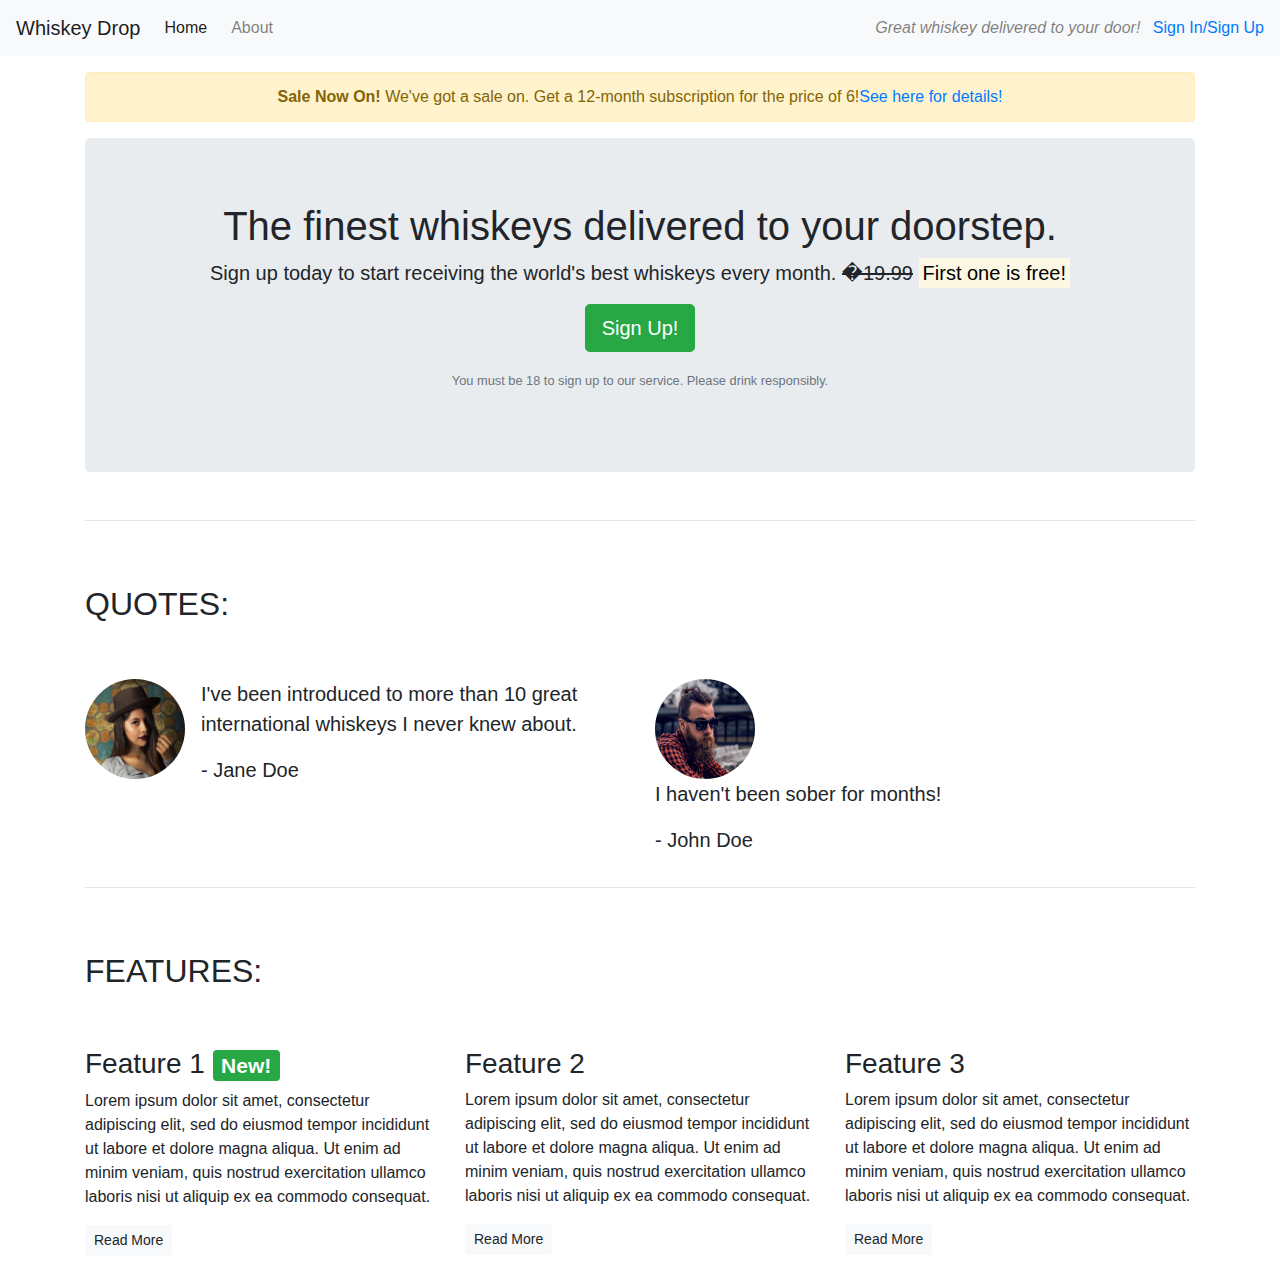
==== index.html @ 185b06cc "initial commit" ====
<!DOCTYPE html>
<html lang="en-us">

<head>
    <meta charset="utf-8">
    <meta name="viewport" content="width=device-wdth, initial-scale=1.0">
    <title>Whiskey Drop | Taste a new whiskey every month</title>
    <link rel="stylesheet" href="https://maxcdn.bootstrapcdn.com/bootstrap/4.1.3/css/bootstrap.min.css">
    <link rel="stylesheet" href="https://use.fontawesome.com/releases/v5.8.1/css/all.css" integrity="sha384-50oBUHEmvpQ+1lW4y57PTFmhCaXp0ML5d60M1M7uH2+nqUivzIebhndOJK28anvf"
        crossorigin="anonymous">
</head>

<body>
    <nav class="navbar navbar-light bg-light navbar-expand-sm">
        <a href="/" class="navbar-brand">Whiskey Drop</a>
        <ul class="navbar-nav mr-auto">
            <li class="active nav-item mr-2"><a class="nav-link" href="/">Home</a></li>
            <li class="nav-item mr-2"><a class="nav-link" href="">About</a></li>
            <li class="nav-item mr-2 d-block d-sm-none"><a class="nav-link" href="">Sign In/Sign Up</a></li>
        </ul>

        <div class="d-none d-md-block">
            <p class="navbar-text my-auto mr-2"><i>Great whiskey delivered to your door!</i></p>
            <a href="/login">Sign In/Sign Up</a>
        </div>
    </nav>
    <article class="container mt-3">
        <div class="row d-none d-sm-block">
            <div class="col-12">
                <div class="alert alert-warning text-center"><strong>
                        Sale Now On!
                    </strong>We've got a sale on. Get a 12-month subscription for the price of 6!<a href="">See here
                        for details!</a>
                </div>

            </div>
        </div>
        <!-- Callout -->
        <div class="row">
            <div class="col-12">
                <section class="callout jumbotron text-center">
                    <h1>The finest whiskeys delivered to your doorstep.</h1>
                    <p class="lead">Sign up today to start receiving the world's best whiskeys every month.
                        <s class="d-none d-sm-inline">�19.99</s>
                        <span class="d-inline d-sm-none"><br></span>
                        <strong><mark>First one is free!</mark></strong> </p>
                    <p><button class="btn btn-success btn-lg">Sign Up!</button></p>
                    <p class="text-muted"><small>You must be 18 to sign up to our service. Please drink
                            responsibly.</small></p>
                </section>
            </div>
        </div><!-- /.callout -->
        <hr>

        <!-- Quotes -->


        <section class="quotes">
            <div class="row">
                <div class="col-12 my-5">
                    <h2 class="text-uppercase">Quotes:</h2>
                </div>
            </div>
            <div class="row">
                <div class="col-12 col-md-6">
                    <div class="media">
                        <div class="d-none d-sm-block">

                            <img src="images/girl-image.png" class="rounded-circle mr-3" height=100 width=100>
                        </div>
                        <div class="media-body">
                            <blockquote class="blockquote">
                                <p>I've been introduced to more than 10 great international whiskeys I never knew
                                    about.</p>
                                <p>- Jane Doe</p>
                            </blockquote>
                        </div>
                    </div>
                </div>
                <div class="col-12 col-md-6">
                    <div class="d-none d-sm-block">
                        <img src="images/guy-image.png" class="rounded-circle mr-3" height=100 width=100>
                    </div>
                    <div class="media-body">
                        <blockquote class="blockquote">
                            <p>I haven't been sober for months!</p>
                            <p>- John Doe</p>
                        </blockquote>
                    </div>
                </div>
            </div>
            </div>

        </section>

        <!-- /.quotes -->
        <hr>


        <!-- Features -->
        <section class="features">
            <div class="row">
                <div class="col-12 my-5">
                    <h2 class="text-uppercase">Features:</h2>
                </div>
            </div>
            <div class="row">
                <div class="col-12 col-md-6 col-lg-4">
                    <div class="feature">
                        <h3><i class="fas fa-gift d-none d-sm-inline"></i> Feature 1 <span class="badge badge-success">New!</span></h3>
                        <p>Lorem ipsum dolor sit amet, consectetur adipiscing elit, sed do eiusmod tempor
                            incididunt ut
                            labore
                            et dolore magna aliqua. Ut enim ad minim veniam, quis nostrud exercitation ullamco
                            laboris
                            nisi ut
                            aliquip ex ea commodo consequat.</p>
                        <p><a class="btn btn-sm btn-light" href="">Read More</a></p>

                    </div>
                </div>
                <div class="col-12 col-md-6 col-lg-4">
                    <div class="feature">
                        <h3><i class="far fa-credit-card d-none d-sm-inline"></i> Feature 2</h3>
                        <p>Lorem ipsum dolor sit amet, consectetur adipiscing elit, sed do eiusmod tempor
                            incididunt ut
                            labore
                            et dolore magna aliqua. Ut enim ad minim veniam, quis nostrud exercitation ullamco
                            laboris
                            nisi ut
                            aliquip ex ea commodo consequat.</p>
                        <p><a class="btn btn-sm btn-light" href="">Read More</a></p>

                    </div>
                </div>
                <div class="col-12 d-md-none d-lg-block col-lg-4">
                    <div class="feature">
                        <h3><i class="fas fa-times-circle d-none d-sm-inline"></i> Feature 3</h3>
                        <p>Lorem ipsum dolor sit amet, consectetur adipiscing elit, sed do eiusmod tempor
                            incididunt ut
                            labore
                            et dolore magna aliqua. Ut enim ad minim veniam, quis nostrud exercitation ullamco
                            laboris
                            nisi ut
                            aliquip ex ea commodo consequat.</p>
                        <p><a class="btn btn-sm btn-light" href="">Read More</a></p>

                    </div>
                </div>
            </div>
        </section>
        <!-- /.features -->
    </article>

</body>


</html>
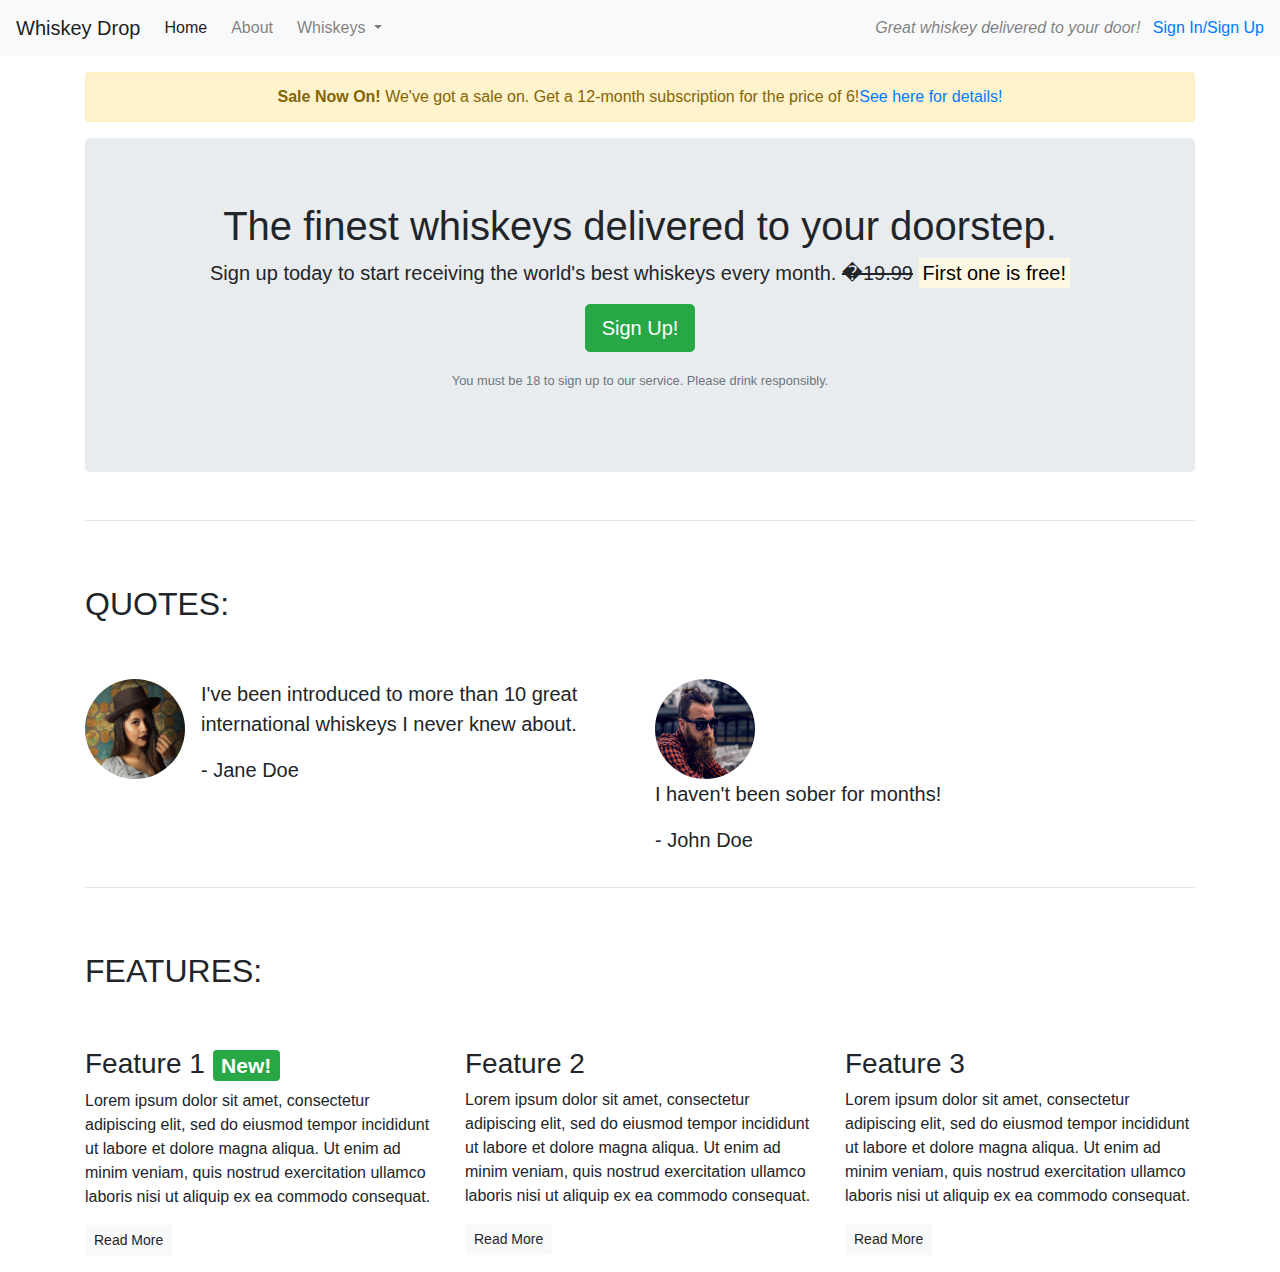
==== commit 7803812b: "update js and css 1" ====
--- a/index.html
+++ b/index.html
@@ -13,11 +13,29 @@
 <body>
     <nav class="navbar navbar-light bg-light navbar-expand-sm">
         <a href="/" class="navbar-brand">Whiskey Drop</a>
-        <ul class="navbar-nav mr-auto">
-            <li class="active nav-item mr-2"><a class="nav-link" href="/">Home</a></li>
-            <li class="nav-item mr-2"><a class="nav-link" href="">About</a></li>
-            <li class="nav-item mr-2 d-block d-sm-none"><a class="nav-link" href="">Sign In/Sign Up</a></li>
-        </ul>
+        <button class="navbar-toggler ml-auto" type="button" data-toggle="collapse" data-target="#navbarNavDropdown"
+            aria-controls="navbarNavDropdown" aria-expanded="false" aria-label="Toggle navigation">
+            <span class="navbar-toggler-icon"></span></button>
+        <div class="collapse navbar-collapse" id="navbarNavDropdown">
+            <ul class="navbar-nav mr-auto">
+                <li class="active nav-item mr-2"><a class="nav-link" href="/">Home</a></li>
+                <li class="nav-item mr-2"><a class="nav-link" href="">About</a></li>
+                <li class="nav-item dropdown">
+                    <a class="nav-link dropdown-toggle" href="#" id="navbarDropdownMenuLink" role="button" data-toggle="dropdown"
+                        aria-haspopup="true" aria-expanded="false">
+                        Whiskeys
+                    </a>
+                    <div class="dropdown-menu" aria-labelledby="navbarDropdownMenuLink">
+
+                        <a class="dropdown-item" href="#">Irish</a>
+                        <a class="dropdown-item" href="#">Scotch</a>
+                        <a class="dropdown-item" href="#">Japanese</a>
+                        <a class="dropdown-item" href="#">American</a>
+                    </div>
+                </li>
+                <li class="nav-item mr-2 d-block d-sm-none"><a class="nav-link" href="">Sign In/Sign Up</a></li>
+            </ul>
+        </div>
 
         <div class="d-none d-md-block">
             <p class="navbar-text my-auto mr-2"><i>Great whiskey delivered to your door!</i></p>
@@ -44,7 +62,7 @@
                         <s class="d-none d-sm-inline">�19.99</s>
                         <span class="d-inline d-sm-none"><br></span>
                         <strong><mark>First one is free!</mark></strong> </p>
-                    <p><button class="btn btn-success btn-lg">Sign Up!</button></p>
+                    <p><button class="btn btn-success btn-lg" data-toggle="modal" data-target="#signUpModal">Sign Up!</button></p>
                     <p class="text-muted"><small>You must be 18 to sign up to our service. Please drink
                             responsibly.</small></p>
                 </section>
@@ -151,6 +169,47 @@
         </section>
         <!-- /.features -->
     </article>
+    <div class="modal" tabindex="-1" role="dialog" id="signUpModal">
+        <div class="modal-dialog" role="document">
+            <div class="modal-content">
+                <div class="modal-header">
+                    <h5 class="modal-title">Sign Up To Whiskey Drop!</h5>
+                    <button type="button" class="close" data-dismiss="modal" aria-label="Close">
+                        <span aria-hidden="true">&times;</span>
+                    </button>
+                </div>
+                <div class="modal-body">
+                    <form>
+                        <div class="form-group">
+                            <label for="exampleInputEmail1">Email address</label>
+                            <input type="email" class="form-control" id="exampleInputEmail1" aria-describedby="emailHelp"
+                                placeholder="Enter email">
+                            <small id="emailHelp" class="form-text text-muted">We'll never share your email with anyone
+                                else.</small>
+                        </div>
+                        <div class="form-group">
+                            <label for="password">Password</label>
+                            <input type="password" class="form-control" id="password" placeholder="Password">
+                        </div>
+                        <div class="form-group">
+                            <label for="repeatPassword">Repeat Password</label>
+                            <input type="password" class="form-control" id="repeatPassword" placeholder="RepeatPassword">
+                        </div>
+                        <button type="submit" class="btn btn-success">Submit</button>
+                    </form>
+                </div>
+
+            </div>
+        </div>
+    </div>
+    <script src="https://code.jquery.com/jquery-3.3.1.slim.min.js" integrity="sha384-q8i/X+965DzO0rT7abK41JStQIAqVgRVzpbzo5smXKp4YfRvH+8abtTE1Pi6jizo"
+        crossorigin="anonymous"></script>
+    <script src="https://cdnjs.cloudflare.com/ajax/libs/popper.js/1.14.7/umd/popper.min.js" integrity="sha384-UO2eT0CpHqdSJQ6hJty5KVphtPhzWj9WO1clHTMGa3JDZwrnQq4sF86dIHNDz0W1"
+        crossorigin="anonymous"></script>
+
+    <script src="https://stackpath.bootstrapcdn.com/bootstrap/4.3.1/js/bootstrap.min.js" integrity="sha384-JjSmVgyd0p3pXB1rRibZUAYoIIy6OrQ6VrjIEaFf/nJGzIxFDsf4x0xIM+B07jRM"
+        crossorigin="anonymous"></script>
+
 
 </body>
 
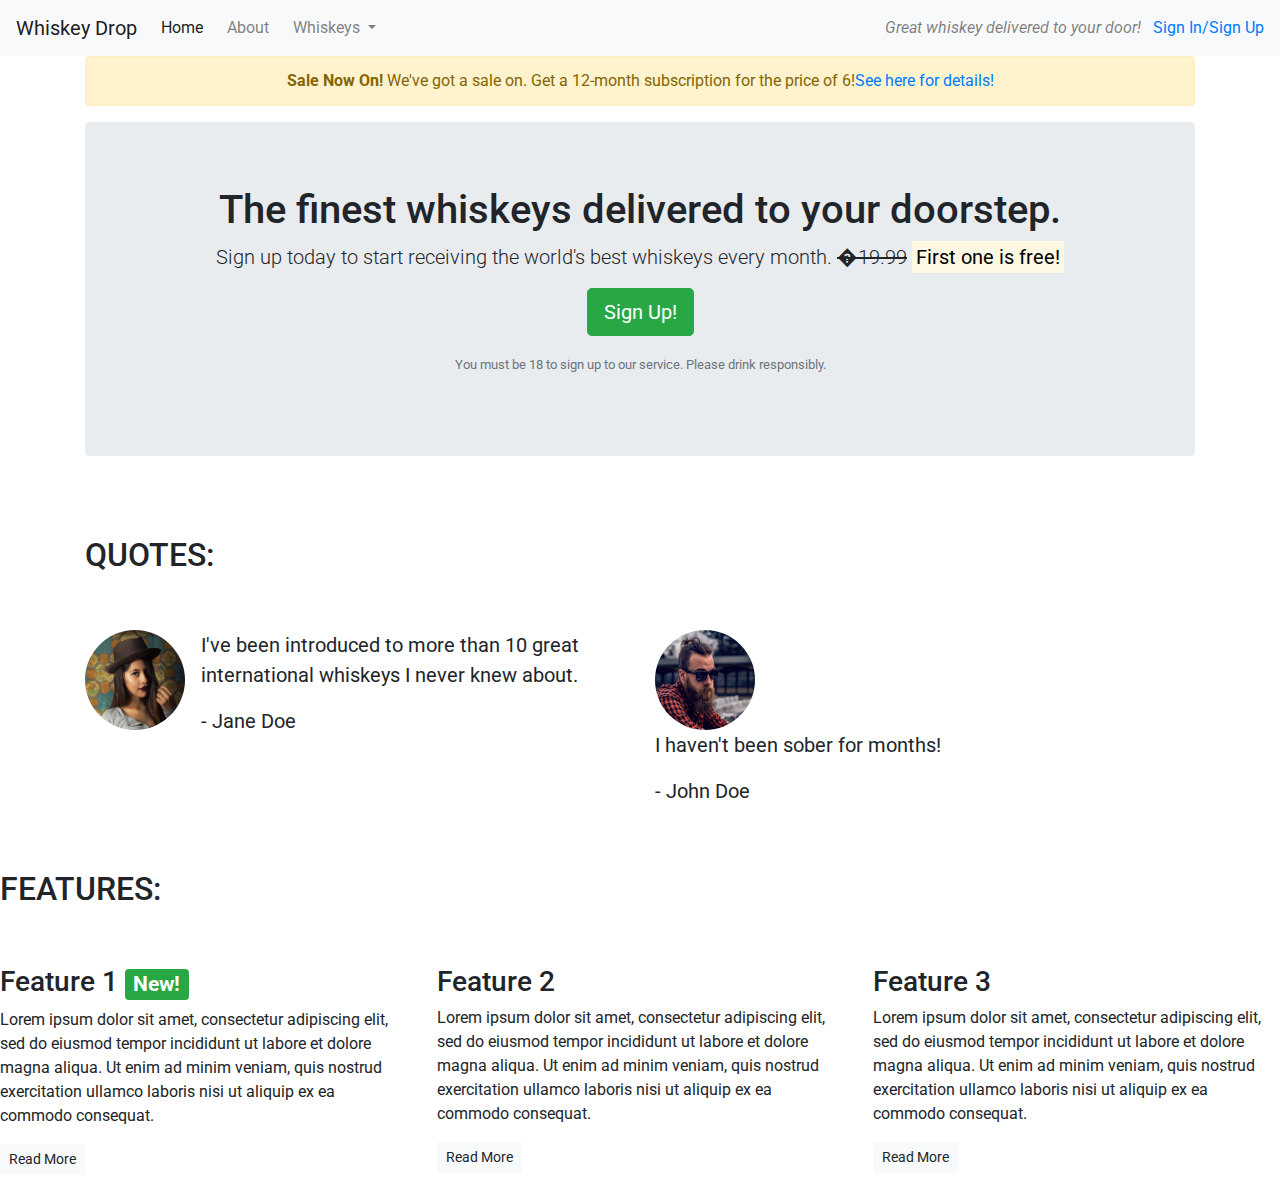
==== commit 266c137b: "update js and css" ====
--- a/index.html
+++ b/index.html
@@ -8,6 +8,8 @@
     <link rel="stylesheet" href="https://maxcdn.bootstrapcdn.com/bootstrap/4.1.3/css/bootstrap.min.css">
     <link rel="stylesheet" href="https://use.fontawesome.com/releases/v5.8.1/css/all.css" integrity="sha384-50oBUHEmvpQ+1lW4y57PTFmhCaXp0ML5d60M1M7uH2+nqUivzIebhndOJK28anvf"
         crossorigin="anonymous">
+    <link href="https://fonts.googleapis.com/css?family=Roboto:400,700" rel="stylesheet">
+    <link rel="stylesheet" href="css/style.css" type="text/css">
 </head>
 
 <body>
@@ -42,7 +44,7 @@
             <a href="/login">Sign In/Sign Up</a>
         </div>
     </nav>
-    <article class="container mt-3">
+    <div class="container alert-container">
         <div class="row d-none d-sm-block">
             <div class="col-12">
                 <div class="alert alert-warning text-center"><strong>
@@ -67,12 +69,14 @@
                             responsibly.</small></p>
                 </section>
             </div>
-        </div><!-- /.callout -->
-        <hr>
+        </div>
+    </div>
+    
+   <!-- /.callout -->
 
         <!-- Quotes -->
 
-
+<div class="container quotes-container">
         <section class="quotes">
             <div class="row">
                 <div class="col-12 my-5">
@@ -112,9 +116,9 @@
         </section>
 
         <!-- /.quotes -->
-        <hr>
-
-
+    </div>
+
+<div class="features-container">
         <!-- Features -->
         <section class="features">
             <div class="row">
@@ -168,7 +172,8 @@
             </div>
         </section>
         <!-- /.features -->
-    </article>
+    </div>
+    
     <div class="modal" tabindex="-1" role="dialog" id="signUpModal">
         <div class="modal-dialog" role="document">
             <div class="modal-content">
--- a/css/style.css
+++ b/css/style.css
@@ -0,0 +1,16 @@
+body {
+    font-family: 'Roboto', sans-serif;  
+
+}
+.alert-container {
+
+}
+.callout-container {
+height: 100vh;
+}
+.quotes-container{
+
+}
+.features-container {
+
+}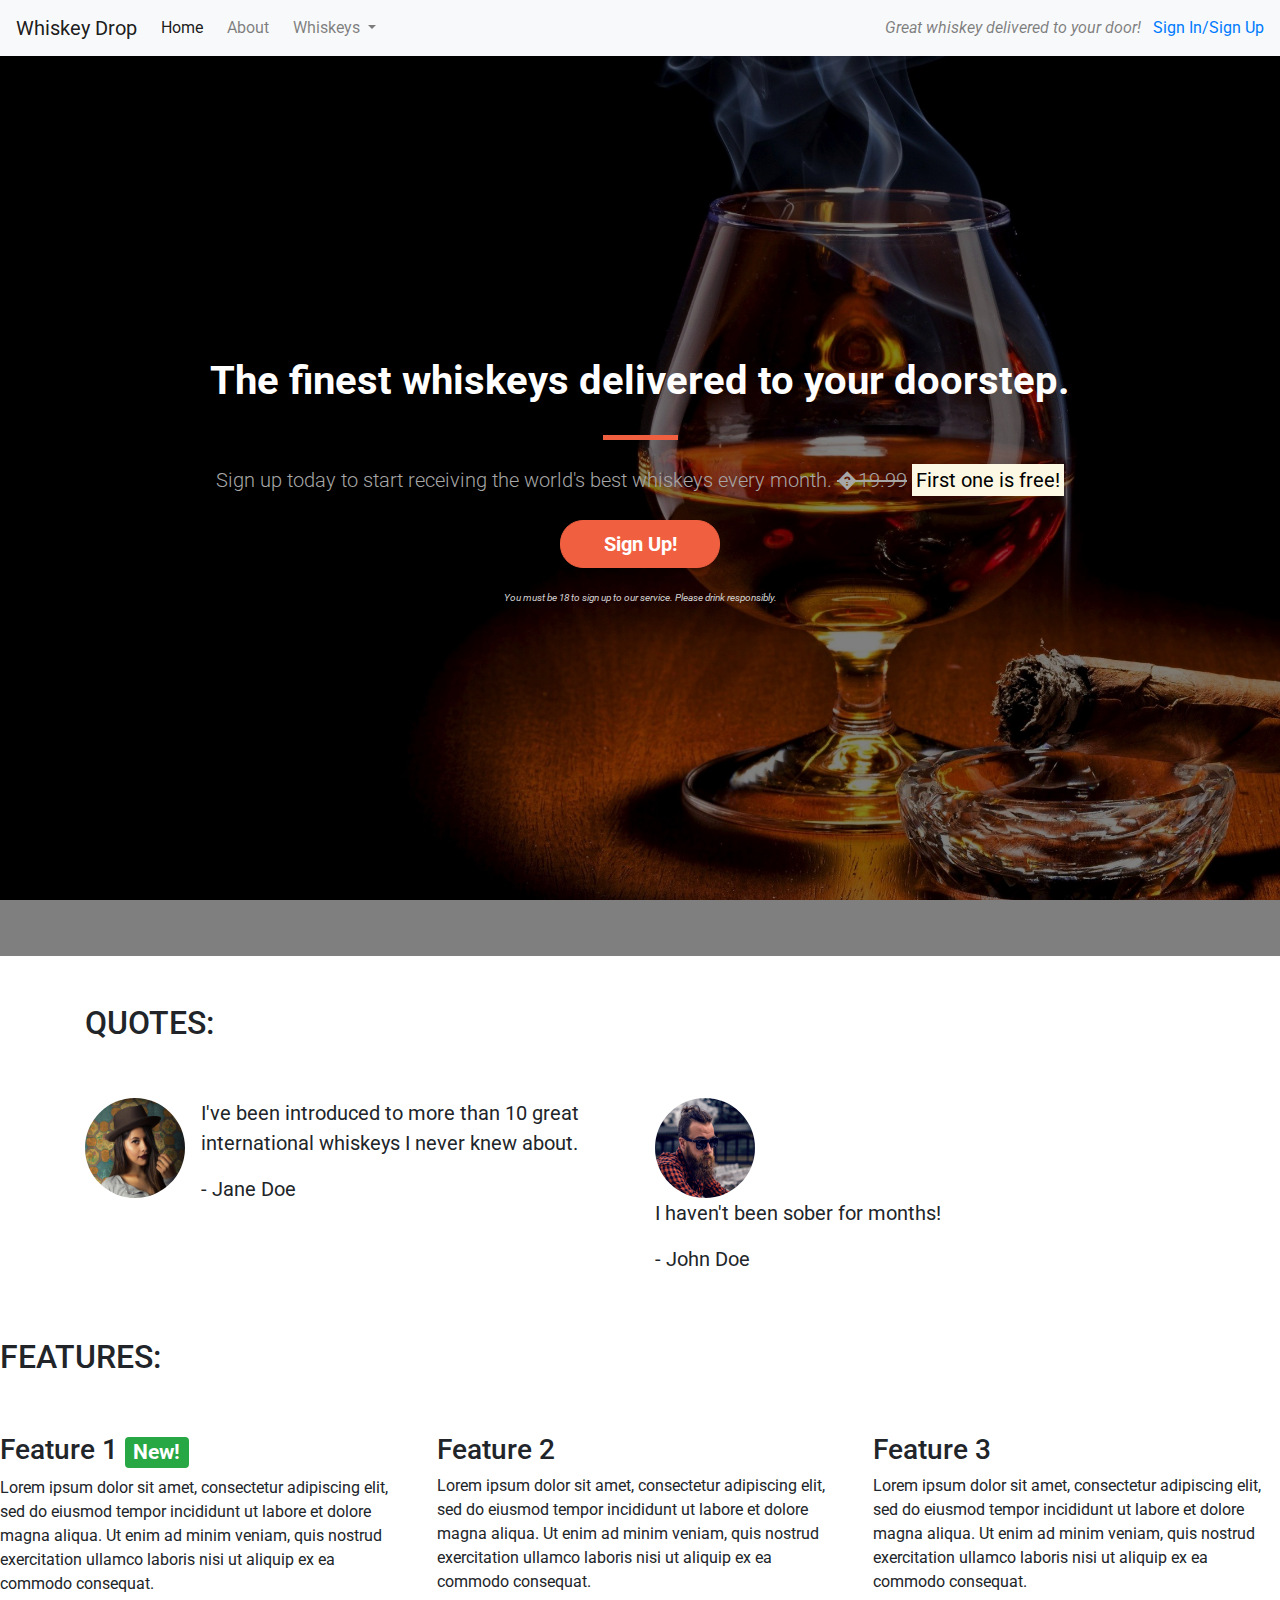
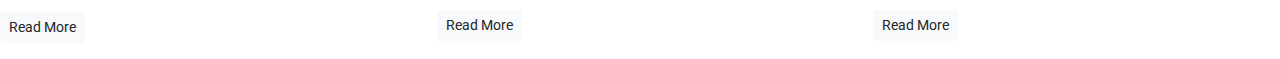
==== commit bee5030c: "update callout" ====
--- a/index.html
+++ b/index.html
@@ -44,7 +44,7 @@
             <a href="/login">Sign In/Sign Up</a>
         </div>
     </nav>
-    <div class="container alert-container">
+    <!--<div class="container alert-container">
         <div class="row d-none d-sm-block">
             <div class="col-12">
                 <div class="alert alert-warning text-center"><strong>
@@ -52,31 +52,34 @@
                     </strong>We've got a sale on. Get a 12-month subscription for the price of 6!<a href="">See here
                         for details!</a>
                 </div>
-
-            </div>
-        </div>
+            </div>
+        </div>
+    </div>-->
+    <div class="container-fluid callout-container">
         <!-- Callout -->
+        <div class="opaque-overlay">&nbsp;</div>
         <div class="row">
             <div class="col-12">
                 <section class="callout jumbotron text-center">
-                    <h1>The finest whiskeys delivered to your doorstep.</h1>
+                    <h1 class="jumbotron-header">The finest whiskeys delivered to your doorstep.</h1>
+                    <hr class="block-divider block-divider--orange">
                     <p class="lead">Sign up today to start receiving the world's best whiskeys every month.
                         <s class="d-none d-sm-inline">�19.99</s>
                         <span class="d-inline d-sm-none"><br></span>
                         <strong><mark>First one is free!</mark></strong> </p>
-                    <p><button class="btn btn-success btn-lg" data-toggle="modal" data-target="#signUpModal">Sign Up!</button></p>
+                    <p><button class="btn btn-lg btn--cta btn--red" data-toggle="modal" data-target="#signUpModal">Sign Up!</button></p>
                     <p class="text-muted"><small>You must be 18 to sign up to our service. Please drink
                             responsibly.</small></p>
                 </section>
             </div>
         </div>
-    </div>
-    
-   <!-- /.callout -->
-
-        <!-- Quotes -->
-
-<div class="container quotes-container">
+        <!-- /.callout -->
+    </div>
+
+
+    <!-- Quotes -->
+
+    <div class="container quotes-container">
         <section class="quotes">
             <div class="row">
                 <div class="col-12 my-5">
@@ -111,14 +114,14 @@
                     </div>
                 </div>
             </div>
-            </div>
-
-        </section>
-
-        <!-- /.quotes -->
-    </div>
-
-<div class="features-container">
+    </div>
+
+    </section>
+
+    <!-- /.quotes -->
+    </div>
+
+    <div class="features-container">
         <!-- Features -->
         <section class="features">
             <div class="row">
@@ -173,7 +176,7 @@
         </section>
         <!-- /.features -->
     </div>
-    
+
     <div class="modal" tabindex="-1" role="dialog" id="signUpModal">
         <div class="modal-dialog" role="document">
             <div class="modal-content">
--- a/css/style.css
+++ b/css/style.css
@@ -6,11 +6,99 @@
 
 }
 .callout-container {
-height: 100vh;
+    height: 100vh; 
+    background: url("../images/whiskey-background.jpg") no-repeat bottom right fixed; 
+    -webkit-background-size: cover;
+    -moz-background-size: cover;
+    -o-background-size: cover;
+    background-size: cover;
+
+    display: flex;
+    align-items: center;
+    justify-content: center;
+    position:relative;
+
+}
+.opaque-overlay {
+    position: absolute;
+    top:0;
+    left:0;
+    height: 100%;
+    width: 100%;
+    background-color: rgba(0,0,0,0.5);
+
+
+
+
 }
 .quotes-container{
 
 }
 .features-container {
 
-}+}
+/*Block dividers*/
+
+.block-divider {
+    width: 75px;
+    height: 5px;
+    border: 0;
+    
+}
+.block-divider--orange {
+    background-color: #f05f40;
+
+}
+.block-divider--short {
+    width: 35px;
+
+
+}
+/*Jumbotron*/
+.jumbotron {
+    background-color: transparent;
+}
+
+.jumbotron-header {
+    color:white;
+    font-weight: bold;
+    margin-bottom: 30px;
+
+
+
+}
+.jumbotron .lead {
+    margin: 25px 0;
+    color:#a7a7a7;
+
+}
+.jumbotron small {
+    font-size: 60%;
+    font-style: italic;
+    color: #d0d0d0;
+
+
+}
+/*Buttons*/
+
+.btn--cta {
+font-weight: bold;
+border-radius: 23px;
+width: 160px;
+
+}
+.btn--red {
+    color: white;
+    background-color: #f05f40;
+    border-color: #f05f40;
+
+}
+.btn--red:hover,
+.btn--red:active,
+.btn--red:focus,
+.btn--red:active:focus {
+    background-color: #a52d13;
+    border-color: #a52d13;
+
+}
+
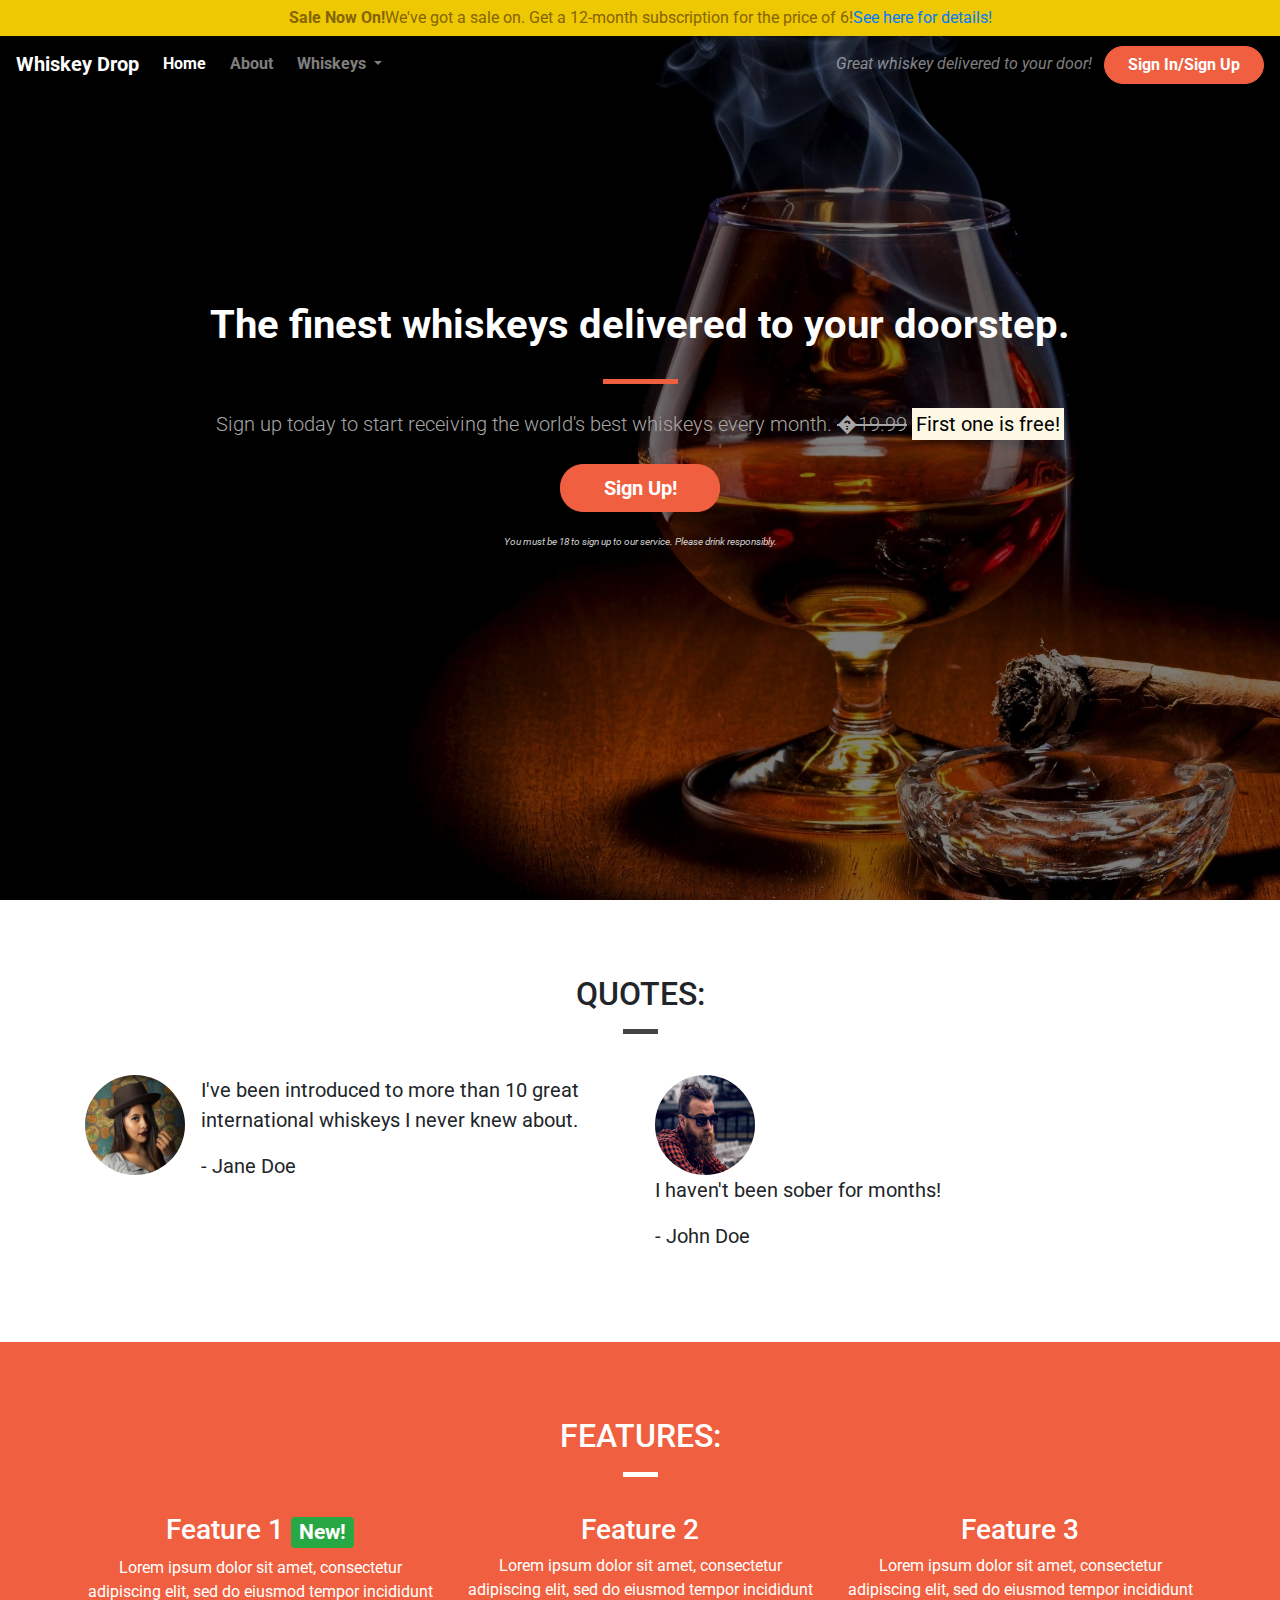
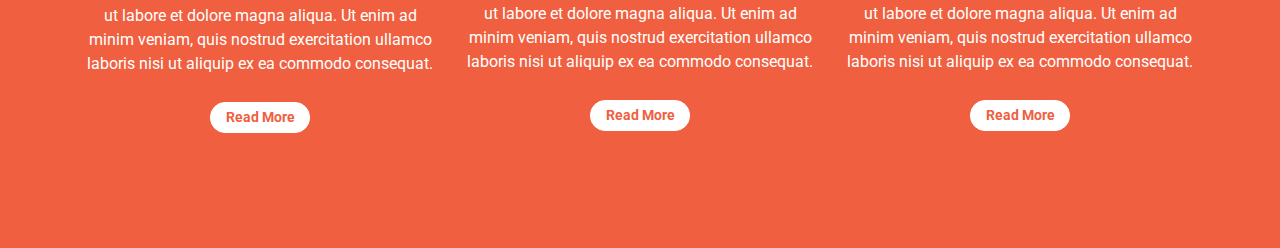
==== commit f4a2db69: "quotes and features" ====
--- a/index.html
+++ b/index.html
@@ -3,8 +3,8 @@
 
 <head>
     <meta charset="utf-8">
-    <meta name="viewport" content="width=device-wdth, initial-scale=1.0">
     <title>Whiskey Drop | Taste a new whiskey every month</title>
+    <meta name="viewport" content="width=device-width, initial-scale=1.0">
     <link rel="stylesheet" href="https://maxcdn.bootstrapcdn.com/bootstrap/4.1.3/css/bootstrap.min.css">
     <link rel="stylesheet" href="https://use.fontawesome.com/releases/v5.8.1/css/all.css" integrity="sha384-50oBUHEmvpQ+1lW4y57PTFmhCaXp0ML5d60M1M7uH2+nqUivzIebhndOJK28anvf"
         crossorigin="anonymous">
@@ -13,48 +13,51 @@
 </head>
 
 <body>
-    <nav class="navbar navbar-light bg-light navbar-expand-sm">
-        <a href="/" class="navbar-brand">Whiskey Drop</a>
-        <button class="navbar-toggler ml-auto" type="button" data-toggle="collapse" data-target="#navbarNavDropdown"
-            aria-controls="navbarNavDropdown" aria-expanded="false" aria-label="Toggle navigation">
-            <span class="navbar-toggler-icon"></span></button>
-        <div class="collapse navbar-collapse" id="navbarNavDropdown">
-            <ul class="navbar-nav mr-auto">
-                <li class="active nav-item mr-2"><a class="nav-link" href="/">Home</a></li>
-                <li class="nav-item mr-2"><a class="nav-link" href="">About</a></li>
-                <li class="nav-item dropdown">
-                    <a class="nav-link dropdown-toggle" href="#" id="navbarDropdownMenuLink" role="button" data-toggle="dropdown"
-                        aria-haspopup="true" aria-expanded="false">
-                        Whiskeys
-                    </a>
-                    <div class="dropdown-menu" aria-labelledby="navbarDropdownMenuLink">
-
-                        <a class="dropdown-item" href="#">Irish</a>
-                        <a class="dropdown-item" href="#">Scotch</a>
-                        <a class="dropdown-item" href="#">Japanese</a>
-                        <a class="dropdown-item" href="#">American</a>
-                    </div>
-                </li>
-                <li class="nav-item mr-2 d-block d-sm-none"><a class="nav-link" href="">Sign In/Sign Up</a></li>
-            </ul>
-        </div>
-
-        <div class="d-none d-md-block">
-            <p class="navbar-text my-auto mr-2"><i>Great whiskey delivered to your door!</i></p>
-            <a href="/login">Sign In/Sign Up</a>
-        </div>
-    </nav>
-    <!--<div class="container alert-container">
-        <div class="row d-none d-sm-block">
-            <div class="col-12">
-                <div class="alert alert-warning text-center"><strong>
-                        Sale Now On!
-                    </strong>We've got a sale on. Get a 12-month subscription for the price of 6!<a href="">See here
-                        for details!</a>
-                </div>
-            </div>
-        </div>
-    </div>-->
+    <div class="container-fluid navalert-container">
+        <div class="container-fluid alert-container">
+            <div class="row d-none d-sm-block">
+                <div class="col-12">
+                    <div class="site-wide-alert alert alert-warning text-center">
+                        <strong>Sale Now On!</strong>We've got a sale on. Get a 12-month subscription for the price of
+                        6!<a href="">See
+                            here for details!</a>
+                    </div>
+                </div>
+            </div>
+        </div>
+        <nav class="navbar navbar-dark navbar-expand-sm">
+            <a href="/" class="navbar-brand">Whiskey Drop</a>
+            <button class="navbar-toggler ml-auto" type="button" data-toggle="collapse" data-target="#navbarNavDropdown"
+                aria-controls="navbarNavDropdown" aria-expanded="false" aria-label="Toggle navigation">
+                <span class="navbar-toggler-icon"></span></button>
+            <div class="collapse navbar-collapse" id="navbarNavDropdown">
+                <ul class="navbar-nav mr-auto">
+                    <li class="active nav-item mr-2"><a class="nav-link" href="/">Home</a></li>
+                    <li class="nav-item mr-2"><a class="nav-link" href="">About</a></li>
+                    <li class="nav-item dropdown">
+                        <a class="nav-link dropdown-toggle" href="#" id="navbarDropdownMenuLink" role="button"
+                            data-toggle="dropdown" aria-haspopup="true" aria-expanded="false">
+                            Whiskeys
+                        </a>
+                        <div class="dropdown-menu" aria-labelledby="navbarDropdownMenuLink">
+
+                            <a class="dropdown-item" href="#">Irish</a>
+                            <a class="dropdown-item" href="#">Scotch</a>
+                            <a class="dropdown-item" href="#">Japanese</a>
+                            <a class="dropdown-item" href="#">American</a>
+                        </div>
+                    </li>
+                    <li class="nav-item mr-2 d-block d-sm-none"><a class="nav-link" href="">Sign In/Sign Up</a></li>
+                </ul>
+            </div>
+
+            <div class="d-none d-md-block">
+                <p class="navbar-text my-auto mr-2"><i>Great whiskey delivered to your door!</i></p>
+                <a href="/login" class="btn btn--cta btn--red">Sign In/Sign Up</a>
+            </div>
+        </nav>
+    </div>
+
     <div class="container-fluid callout-container">
         <!-- Callout -->
         <div class="opaque-overlay">&nbsp;</div>
@@ -67,7 +70,8 @@
                         <s class="d-none d-sm-inline">�19.99</s>
                         <span class="d-inline d-sm-none"><br></span>
                         <strong><mark>First one is free!</mark></strong> </p>
-                    <p><button class="btn btn-lg btn--cta btn--red" data-toggle="modal" data-target="#signUpModal">Sign Up!</button></p>
+                    <p><button class="btn btn-lg btn--cta btn--red" data-toggle="modal" data-target="#signUpModal">Sign
+                            Up!</button></p>
                     <p class="text-muted"><small>You must be 18 to sign up to our service. Please drink
                             responsibly.</small></p>
                 </section>
@@ -78,103 +82,107 @@
 
 
     <!-- Quotes -->
-
-    <div class="container quotes-container">
-        <section class="quotes">
-            <div class="row">
-                <div class="col-12 my-5">
-                    <h2 class="text-uppercase">Quotes:</h2>
-                </div>
-            </div>
-            <div class="row">
-                <div class="col-12 col-md-6">
-                    <div class="media">
+    <div class="container-wrapper">
+
+        <div class="container quotes-container content-container">
+            <section class="quotes">
+                <div class="row">
+                    <div class="col-12 page-header">
+                        <h2 class="text-uppercase">Quotes:</h2>
+                        <hr class="block-divider block-divider--short">
+                    </div>
+                </div>
+                <div class="row">
+                    <div class="col-12 col-md-6">
+                        <div class="media">
+                            <div class="d-none d-sm-block">
+
+                                <img src="images/girl-image.png" class="rounded-circle mr-3" height=100 width=100>
+                            </div>
+                            <div class="media-body">
+                                <blockquote class="blockquote">
+                                    <p>I've been introduced to more than 10 great international whiskeys I never knew
+                                        about.</p>
+                                    <p>- Jane Doe</p>
+                                </blockquote>
+                            </div>
+                        </div>
+                    </div>
+                    <div class="col-12 col-md-6">
                         <div class="d-none d-sm-block">
-
-                            <img src="images/girl-image.png" class="rounded-circle mr-3" height=100 width=100>
+                            <img src="images/guy-image.png" class="rounded-circle mr-3" height=100 width=100>
                         </div>
                         <div class="media-body">
                             <blockquote class="blockquote">
-                                <p>I've been introduced to more than 10 great international whiskeys I never knew
-                                    about.</p>
-                                <p>- Jane Doe</p>
+                                <p>I haven't been sober for months!</p>
+                                <p>- John Doe</p>
                             </blockquote>
                         </div>
                     </div>
                 </div>
-                <div class="col-12 col-md-6">
-                    <div class="d-none d-sm-block">
-                        <img src="images/guy-image.png" class="rounded-circle mr-3" height=100 width=100>
-                    </div>
-                    <div class="media-body">
-                        <blockquote class="blockquote">
-                            <p>I haven't been sober for months!</p>
-                            <p>- John Doe</p>
-                        </blockquote>
-                    </div>
-                </div>
-            </div>
-    </div>
-
-    </section>
-
-    <!-- /.quotes -->
-    </div>
-
-    <div class="features-container">
-        <!-- Features -->
-        <section class="features">
-            <div class="row">
-                <div class="col-12 my-5">
-                    <h2 class="text-uppercase">Features:</h2>
-                </div>
-            </div>
-            <div class="row">
-                <div class="col-12 col-md-6 col-lg-4">
-                    <div class="feature">
-                        <h3><i class="fas fa-gift d-none d-sm-inline"></i> Feature 1 <span class="badge badge-success">New!</span></h3>
-                        <p>Lorem ipsum dolor sit amet, consectetur adipiscing elit, sed do eiusmod tempor
-                            incididunt ut
-                            labore
-                            et dolore magna aliqua. Ut enim ad minim veniam, quis nostrud exercitation ullamco
-                            laboris
-                            nisi ut
-                            aliquip ex ea commodo consequat.</p>
-                        <p><a class="btn btn-sm btn-light" href="">Read More</a></p>
-
-                    </div>
-                </div>
-                <div class="col-12 col-md-6 col-lg-4">
-                    <div class="feature">
-                        <h3><i class="far fa-credit-card d-none d-sm-inline"></i> Feature 2</h3>
-                        <p>Lorem ipsum dolor sit amet, consectetur adipiscing elit, sed do eiusmod tempor
-                            incididunt ut
-                            labore
-                            et dolore magna aliqua. Ut enim ad minim veniam, quis nostrud exercitation ullamco
-                            laboris
-                            nisi ut
-                            aliquip ex ea commodo consequat.</p>
-                        <p><a class="btn btn-sm btn-light" href="">Read More</a></p>
-
-                    </div>
-                </div>
-                <div class="col-12 d-md-none d-lg-block col-lg-4">
-                    <div class="feature">
-                        <h3><i class="fas fa-times-circle d-none d-sm-inline"></i> Feature 3</h3>
-                        <p>Lorem ipsum dolor sit amet, consectetur adipiscing elit, sed do eiusmod tempor
-                            incididunt ut
-                            labore
-                            et dolore magna aliqua. Ut enim ad minim veniam, quis nostrud exercitation ullamco
-                            laboris
-                            nisi ut
-                            aliquip ex ea commodo consequat.</p>
-                        <p><a class="btn btn-sm btn-light" href="">Read More</a></p>
-
-                    </div>
-                </div>
-            </div>
+        </div>
         </section>
-        <!-- /.features -->
+        <!-- /.quotes -->
+    </div>
+    </div>
+
+    <div class="container-wrapper container-wrapper--red">
+        <div class="container features-container content-container">
+            <!-- Features -->
+            <section class="features">
+                <div class="row">
+                    <div class="col-12 page-header">
+                        <h2 class="text-uppercase">Features:</h2>
+                        <hr class="block-divider block-divider--short block-divider--white">
+                    </div>
+                </div>
+                <div class="row">
+                    <div class="col-12 col-md-6 col-lg-4">
+                        <div class="feature">
+                            <h3><i class="fas fa-gift d-none d-sm-block"></i> Feature 1 <span class="badge badge-success">New!</span></h3>
+                            <p>Lorem ipsum dolor sit amet, consectetur adipiscing elit, sed do eiusmod tempor
+                                incididunt ut
+                                labore
+                                et dolore magna aliqua. Ut enim ad minim veniam, quis nostrud exercitation ullamco
+                                laboris
+                                nisi ut
+                                aliquip ex ea commodo consequat.</p>
+                            <p><a class="btn btn-sm btn-light" href="">Read More</a></p>
+
+                        </div>
+                    </div>
+                    <div class="col-12 col-md-6 col-lg-4">
+                        <div class="feature">
+                            <h3><i class="far fa-credit-card d-none d-sm-block"></i> Feature 2</h3>
+                            <p>Lorem ipsum dolor sit amet, consectetur adipiscing elit, sed do eiusmod tempor
+                                incididunt ut
+                                labore
+                                et dolore magna aliqua. Ut enim ad minim veniam, quis nostrud exercitation ullamco
+                                laboris
+                                nisi ut
+                                aliquip ex ea commodo consequat.</p>
+                            <p><a class="btn btn-sm btn-light" href="">Read More</a></p>
+
+                        </div>
+                    </div>
+                    <div class="col-12 d-md-none d-lg-block col-lg-4">
+                        <div class="feature">
+                            <h3><i class="fas fa-times-circle d-none d-sm-block"></i> Feature 3</h3>
+                            <p>Lorem ipsum dolor sit amet, consectetur adipiscing elit, sed do eiusmod tempor
+                                incididunt ut
+                                labore
+                                et dolore magna aliqua. Ut enim ad minim veniam, quis nostrud exercitation ullamco
+                                laboris
+                                nisi ut
+                                aliquip ex ea commodo consequat.</p>
+                            <p><a class="btn btn-sm btn-light" href="">Read More</a></p>
+
+                        </div>
+                    </div>
+                </div>
+            </section>
+            <!-- /.features -->
+        </div>
     </div>
 
     <div class="modal" tabindex="-1" role="dialog" id="signUpModal">
--- a/css/style.css
+++ b/css/style.css
@@ -2,8 +2,24 @@
     font-family: 'Roboto', sans-serif;  
 
 }
-.alert-container {
+.container-wrapper {
 
+}
+.container-wrapper--red {
+    background-color: #f05f40;
+    color: white;
+}
+.alert-container .col-12{
+    padding-left: 0;
+    padding-right: 0;
+
+}
+.site-wide-alert {
+    border-radius: 0;
+    margin-bottom: 0;
+    padding: 5px 15px;
+    background-color: #eec802;
+    border-color: #eec802;
 }
 .callout-container {
     height: 100vh; 
@@ -37,23 +53,82 @@
 .features-container {
 
 }
+/*Page Headers*/
+
+.page-header {
+    margin-bottom: 0;
+    border-bottom: 0;
+    text-align: center;
+
+
+
+}
+.page-header h2 {
+    margin-top: 0;
+
+}
+.quotes .page-header {
+    margin-bottom: 25px;
+}
 /*Block dividers*/
 
 .block-divider {
     width: 75px;
     height: 5px;
     border: 0;
+    background-color: #444;
     
 }
 .block-divider--orange {
     background-color: #f05f40;
 
 }
+.block-divider--white {
+    background-color: white;
+}
 .block-divider--short {
     width: 35px;
 
 
 }
+/*Content containers*/
+
+.content-container {
+    padding-top: 75px;
+    padding-bottom: 75px;
+}
+/*Navbar*/
+.navalert-container {
+    position: absolute;
+    top: 0;
+    left: 0;
+    padding-left: 0;
+    padding-right: 0;
+    z-index: 1;
+
+
+
+}
+.navbar {
+    margin-bottom: 0;
+    border: 0;
+    width: 100%;
+    background-color: rgba (0,0,0,0.25);
+
+}
+.navbar .navbar-toggler {
+    border: 0;
+}
+.navbar-brand {
+    
+    font-weight: bold;
+
+}
+.navbar .navbar-nav a {
+    font-weight: bold;
+}
+
+
 /*Jumbotron*/
 .jumbotron {
     background-color: transparent;
@@ -101,4 +176,23 @@
     border-color: #a52d13;
 
 }
+ .feature {
+     text-align: center;
+     margin-bottom: 40px;
+ }
+.feature i {
+    margin-bottom: 20px;
+    font-size: 45px;
+    line-height: 45px;
 
+
+}
+.feature .btn {
+    background-color: white;
+    border-color: white;
+    border-radius: 15px;
+    min-width: 100px;
+    font-weight: bold;
+    margin-top: 10px;
+    color: #f05f40;
+}
